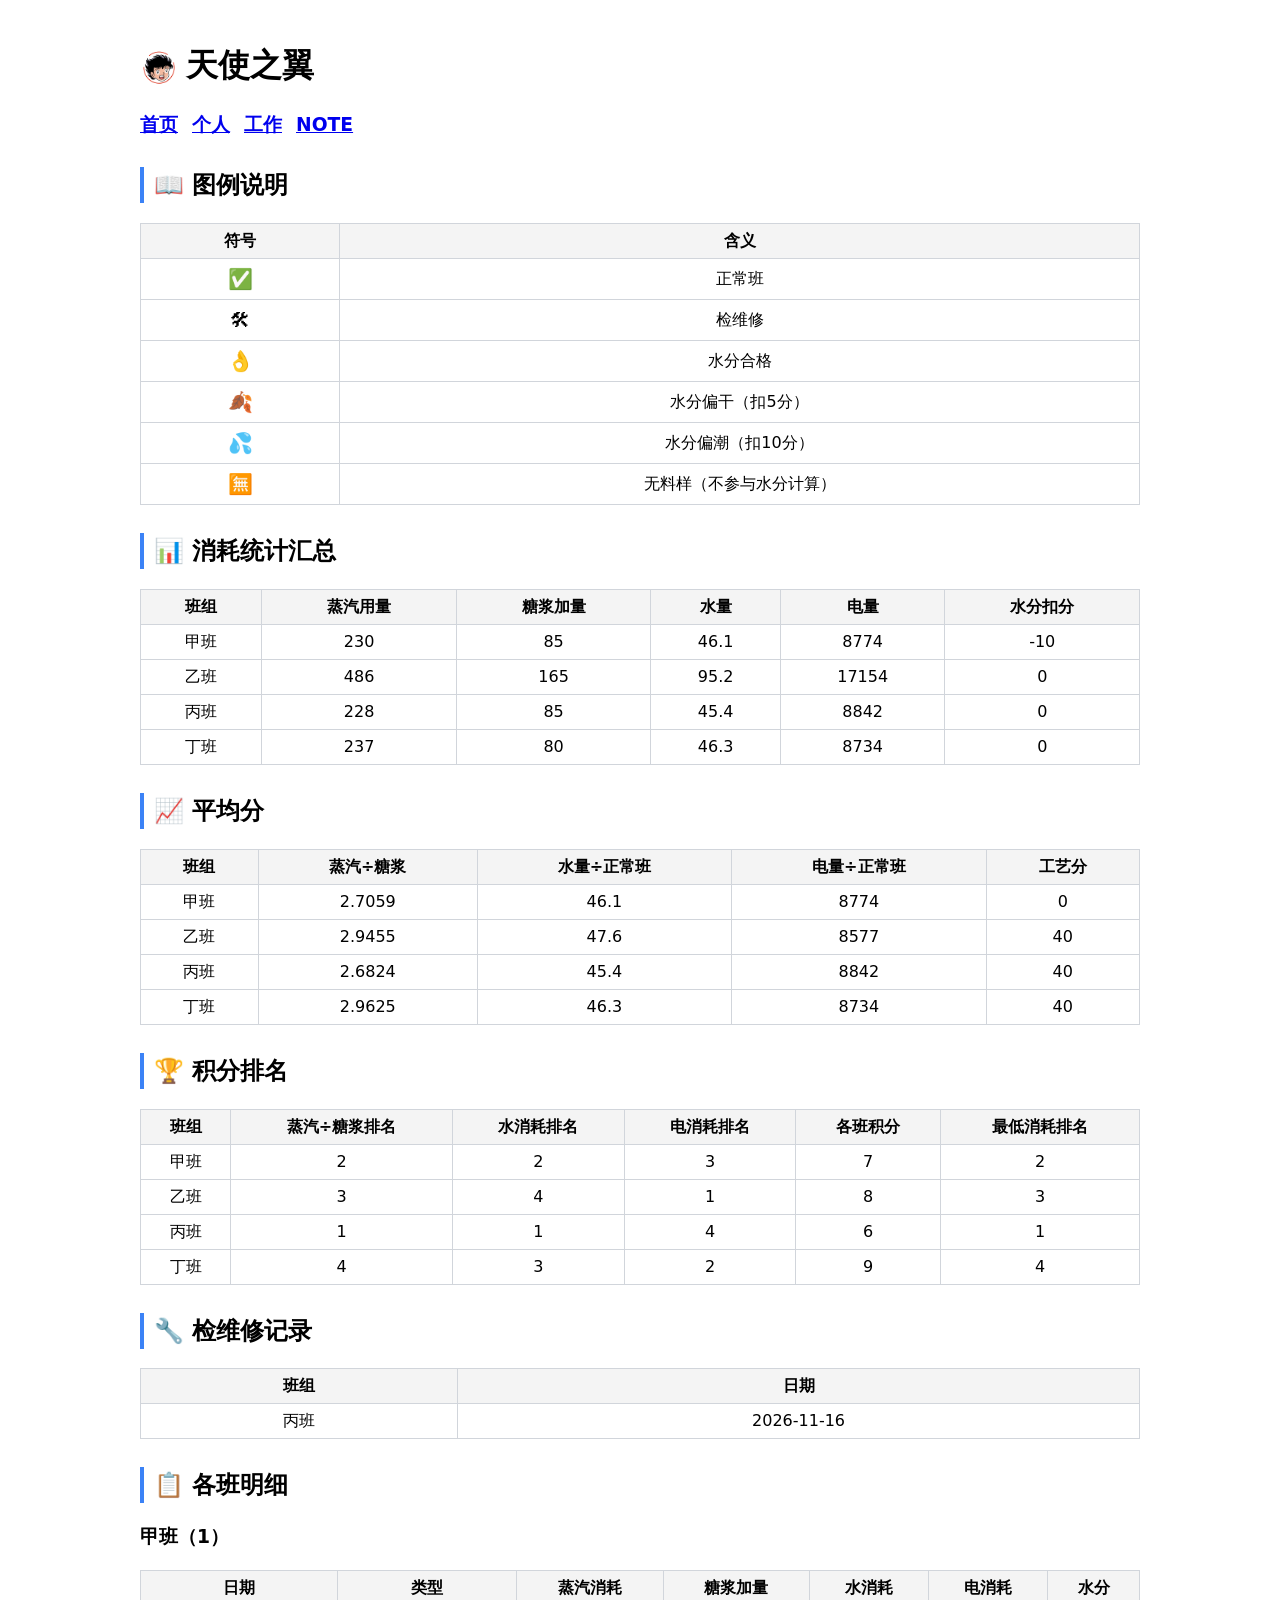
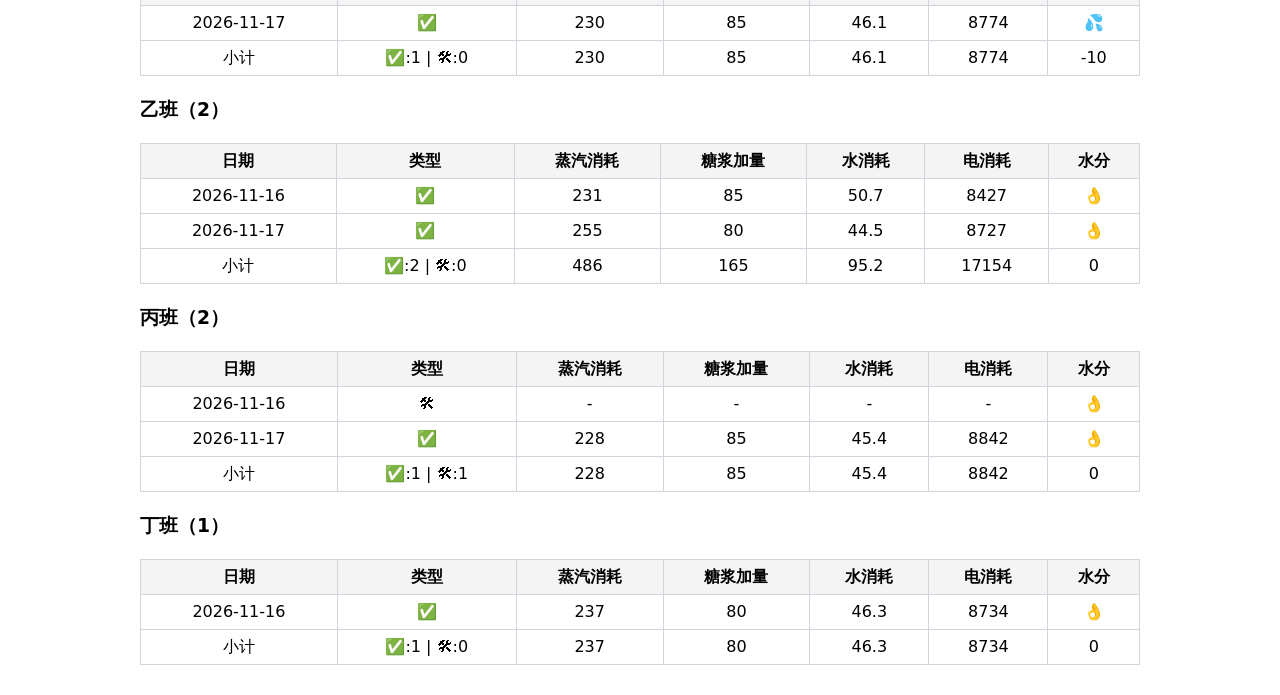
==== index.html @ 2ce6f4c2 "vault backup: 2026-11-18 01:24:46" ====
<!DOCTYPE html>
<html lang="zh-CN">
<head>
<meta charset="UTF-8">
<meta name="viewport" content="width=device-width, initial-scale=1.0">
<title>生产报表</title>
<!-- 顺序不能变：先 config，再 data，最后才是内联逻辑 -->
<script src="config.js"></script>
<script src="data.js"></script>
<style>
  body { font-family: system-ui, -apple-system, "PingFang SC", sans-serif;
         max-width: 1000px; margin: 0 auto; padding: 20px; line-height: 1.5; }
  h1 img { vertical-align: middle; height: 1.2em; margin-right: 8px; }
  h3 a { margin-right: 14px; }
  table { border-collapse: collapse; margin: 10px 0; width: 100%; }
  th, td { border: 1px solid #d1d5db; padding: 5px 10px; text-align: center; }
  th { background: #f4f4f4; }
  h2 { margin-top: 28px; border-left: 4px solid #3b82f6; padding-left: 10px; }
  h3 { margin-top: 20px; }
  .legend td:first-child { font-size: 20px; }
</style>
</head>
<body>
<div id="app"></div>

<script>
/* ============================================================
 *  index.html —— 业务逻辑（统计 / 排名 / 渲染）
 * ============================================================
 *
 *  【一般不用改这个文件】
 *  数据在 data.js，外观和标准在 config.js。
 *
 *  这里的代码做了这几件事：
 *    1. 清洗字段（数字带引号、空格、单位都能识别；null/undefined 视为空）
 *    2. 按 config.js 的 waterStandard 判定水分合格与否、扣几分
 *    3. 按班组汇总 蒸汽/糖浆/水/电、正常班数、检修数、合格数、工艺分
 *    4. 算排名（蒸汽÷糖浆、水均、电均）、积分、总排名
 *    5. 渲染成 5 张表：图例 / 汇总 / 平均 / 排名 / 明细
 *
 *  【为什么省略字段也能跑】
 *  所有字段读取都经过 cleanNumber，它把 undefined 和 null 一视同仁
 *  地归为"空值"，后续逻辑统一按空值处理 —— 所以 data.js 里不写字段
 *  和写 null 完全等价，代码无需改动。
 *
 *  【想改算法时才动这里】改完逻辑，data.js / config.js 不用碰。
 * ============================================================ */

// ── 数字清洗：把各种脏数据统一成 number 或 null ──
function cleanNumber(v) {
  if (v === undefined || v === null) return null;   // ← 省略 = null
  if (typeof v === 'number') return isNaN(v) ? null : v;
  if (typeof v !== 'string') return null;
  const s = v.trim().replace(/^["'‘’"“”]+|["'‘’"“”]+$/g, '').replace(/[,，]/g, '');
  const m = s.match(/^-?\d+(\.\d+)?/);
  return m ? parseFloat(m[0]) : null;
}
function safeNum(p, k) { const v = cleanNumber(p[k]); return v !== null ? v : 0; }

// ── 是否有任意消耗数据（决定是否算"正常班"） ──
function hasAnyData(p) {
  return ['蒸汽消耗', '糖浆加量', '水消耗', '电消耗'].some(k => cleanNumber(p[k]) !== null);
}

// ── 格式化数字：最多4位小数，去掉末尾0 ──
function formatNum(v) {
  if (v === undefined || v === null || v === '' || v === '-') return '-';
  const n = parseFloat(v);
  if (isNaN(n)) return String(v);
  return n.toFixed(4).replace(/\.?0+$/, '');
}

// ── 水分判定（标准来自 config.js） ──
const IC = REPORT_CONFIG.icons;
function getWaterStatus(val) {
  const use123 = REPORT_CONFIG.waterStandard === 1
              || (REPORT_CONFIG.waterStandard === 0 && val <= 5);
  if (use123) {
    if (val === 2) return [IC.waterOk, 0];
    return val < 2 ? [IC.waterLow, -5] : [IC.waterHigh, -10];
  }
  if (val >= 10.5 && val <= 11.5) return [IC.waterOk, 0];
  return val < 10.5 ? [IC.waterLow, -5] : [IC.waterHigh, -10];
}
function formatWater(m) {
  const v = cleanNumber(m);
  if (v === null) return IC.waterOk;    // 未填写 = 默认合格
  if (v === 0) return IC.waterNone;     // 填 0 = 无料样
  return getWaterStatus(v)[0];
}
function calcWaterScore(m) {
  const v = cleanNumber(m);
  if (v === null || v === 0) return 0;  // 未填写或无料样都不扣分
  return getWaterStatus(v)[1];
}

// ── 密集排名：相同数值同名次，不跳号 ──
function rank(list, key, asc = true) {
  const nums = list.filter(x => typeof x[1][key] === 'number').map(x => x[1][key]);
  const uniq = [...new Set(nums)].sort((a, b) => asc ? a - b : b - a);
  const map = {};
  uniq.forEach((v, i) => map[v] = i + 1);
  return map;
}

// ── 按班组统计 ──
function calcTeamStats(data) {
  const stats = {}, repairs = [];
  for (const team of REPORT_CONFIG.teams) {
    const rows = data.filter(p => p.班组 === team)
                     .sort((a, b) => String(a.日期).localeCompare(String(b.日期)));
    if (!rows.length) continue;

    let 蒸汽 = 0, 糖浆 = 0, 水 = 0, 电 = 0;
    let 正常班数 = 0, 扣分 = 0, 合格数 = 0, 检维修数 = 0;
    const 明细 = [];

    for (const p of rows) {
      const isRepair = p.类型 === '检维修';
      const hasData = hasAnyData(p) && !isRepair;

      if (hasData) {
        蒸汽 += safeNum(p, '蒸汽消耗');
        糖浆 += safeNum(p, '糖浆加量');
        水   += safeNum(p, '水消耗');
        电   += safeNum(p, '电消耗');
        正常班数++;
      }
      if (isRepair) {
        检维修数++;
        repairs.push({ 班组: team, 日期: p.日期 });
      }

      const s = calcWaterScore(p.水分);
      扣分 += s;
      // 合格班：有数据 + 水分不扣分 + 水分不是"无料样(0)"
      if (hasData && s === 0 && cleanNumber(p.水分) !== 0) 合格数++;

      明细.push(isRepair
        ? { 日期: p.日期 || '-', 类型: IC.repair, 蒸汽: '-', 糖浆: '-', 水: '-', 电: '-', 水分: formatWater(p.水分) }
        : { 日期: p.日期 || '-', 类型: IC.normal,
            蒸汽: formatNum(p.蒸汽消耗), 糖浆: formatNum(p.糖浆加量),
            水: formatNum(p.水消耗),     电: formatNum(p.电消耗),
            水分: formatWater(p.水分) });
    }

    stats[team] = {
      蒸汽, 糖浆, 水, 电, 扣分, 班数: 正常班数, 检维修数, 合格数,
      比:   糖浆 ? +(蒸汽 / 糖浆).toFixed(4) : '-',
      水均: 正常班数 ? +(水 / 正常班数).toFixed(4) : '-',
      电均: 正常班数 ? +(电 / 正常班数).toFixed(4) : '-',
      工艺分: 正常班数 ? +(REPORT_CONFIG.processBaseScore / 正常班数 * 合格数).toFixed(4) : 0,
      明细,
    };
  }
  return { stats, repairs };
}

// ── 排名 + 积分 + 总排名 ──
function calcRankings(stats) {
  const list = REPORT_CONFIG.teams.map(t => [t, stats[t]]).filter(x => x[1]);
  const rB = rank(list, '比'), rW = rank(list, '水均'), rE = rank(list, '电均');
  list.forEach(([, s]) => {
    s.排名比 = rB[s.比] || '-';
    s.排名水 = rW[s.水均] || '-';
    s.排名电 = rE[s.电均] || '-';
    s.积分 = (s.排名比 === '-' ? 0 : s.排名比)
           + (s.排名水 === '-' ? 0 : s.排名水)
           + (s.排名电 === '-' ? 0 : s.排名电);
  });
  const rS = rank(list, '积分');
  list.forEach(([, s]) => { s.总排名 = rS[s.积分] || '-'; });
  return list;
}

/* ============================================================
 *  渲染（下面的代码一般不用看）
 * ============================================================ */
const h = (tag, attrs = {}, children = []) => {
  const el = document.createElement(tag);
  for (const [k, v] of Object.entries(attrs)) el.setAttribute(k, v);
  for (const c of [].concat(children)) {
    el.appendChild(typeof c === 'string' ? document.createTextNode(c) : c);
  }
  return el;
};
function makeTable(headRow, rows) {
  const t = h('table');
  t.appendChild(h('thead', {}, h('tr', {}, headRow.map(x => h('th', {}, x)))));
  t.appendChild(h('tbody', {}, rows.map(r => h('tr', {}, r.map(c => h('td', {}, c))))));
  return t;
}

function renderHeader() {
  const app = document.getElementById('app');
  const h1 = h('h1');
  h1.appendChild(h('img', { src: REPORT_CONFIG.headerImage, alt: '' }));
  h1.appendChild(h('span', {}, REPORT_CONFIG.title));
  app.appendChild(h1);

  const nav = h('h3');
  REPORT_CONFIG.navLinks.forEach(l => nav.appendChild(h('a', { href: l.url }, l.text)));
  app.appendChild(nav);
}

function renderLegend() {
  const app = document.getElementById('app');
  app.appendChild(h('h2', {}, '📖 图例说明'));
  const t = makeTable(['符号', '含义'], [
    [IC.normal,    '正常班'],
    [IC.repair,    '检维修'],
    [IC.waterOk,   '水分合格'],
    [IC.waterLow,  '水分偏干（扣5分）'],
    [IC.waterHigh, '水分偏潮（扣10分）'],
    [IC.waterNone, '无料样（不参与水分计算）'],
  ]);
  t.className = 'legend';
  app.appendChild(t);
}

function renderAll(data) {
  const app = document.getElementById('app');
  app.innerHTML = '';
  renderHeader();
  renderLegend();

  const { stats, repairs } = calcTeamStats(data);
  const list = calcRankings(stats);

  app.appendChild(h('h2', {}, '📊 消耗统计汇总'));
  app.appendChild(makeTable(
    ['班组', '蒸汽用量', '糖浆加量', '水量', '电量', '水分扣分'],
    list.map(([t, s]) => [t, formatNum(s.蒸汽), formatNum(s.糖浆), formatNum(s.水), formatNum(s.电), String(s.扣分)])
  ));

  app.appendChild(h('h2', {}, '📈 平均分'));
  app.appendChild(makeTable(
    ['班组', '蒸汽÷糖浆', '水量÷正常班', '电量÷正常班', '工艺分'],
    list.map(([t, s]) => [t, formatNum(s.比), formatNum(s.水均), formatNum(s.电均), formatNum(s.工艺分)])
  ));

  app.appendChild(h('h2', {}, '🏆 积分排名'));
  app.appendChild(makeTable(
    ['班组', '蒸汽÷糖浆排名', '水消耗排名', '电消耗排名', '各班积分', '最低消耗排名'],
    list.map(([t, s]) => [t, String(s.排名比), String(s.排名水), String(s.排名电), String(s.积分), String(s.总排名)])
  ));

  if (repairs.length) {
    app.appendChild(h('h2', {}, '🔧 检维修记录'));
    app.appendChild(makeTable(['班组', '日期'], repairs.map(r => [r.班组, r.日期])));
  }

  app.appendChild(h('h2', {}, '📋 各班明细'));
  for (const team of REPORT_CONFIG.teams) {
    const s = stats[team]; if (!s) continue;
    app.appendChild(h('h3', {}, `${team}（${s.班数 + s.检维修数}）`));
    const rows = s.明细.map(d => [d.日期, d.类型, d.蒸汽, d.糖浆, d.水, d.电, d.水分]);
    rows.push(['小计', `${IC.normal}:${s.班数} | ${IC.repair}:${s.检维修数}`,
      formatNum(s.蒸汽), formatNum(s.糖浆), formatNum(s.水), formatNum(s.电), String(s.扣分)]);
    app.appendChild(makeTable(['日期', '类型', '蒸汽消耗', '糖浆加量', '水消耗', '电消耗', '水分'], rows));
  }
}

/* ============================================================
 *  密码 & 启动
 * ============================================================ */
(function gate() {
  const pw = REPORT_CONFIG.password;
  if (!pw || !pw.enabled) return;
  let attempts = 0, max = 3;
  while (attempts < max) {
    const input = prompt('请输入密码：', '');
    if (!input) { window.location.replace(pw.failRedirect); return; }
    if (pw.accept.includes(input)) return;
    attempts++;
    alert(`密码错误，还有 ${max - attempts} 次机会`);
  }
  window.location.replace(pw.failRedirect);
})();

if (typeof PRODUCTION_DATA === 'undefined') {
  document.getElementById('app').textContent = '❌ data.js 未加载或格式错误，请打开 F12 控制台查看报错。';
} else {
  renderAll(PRODUCTION_DATA);
}
</script>
</body>
</html>
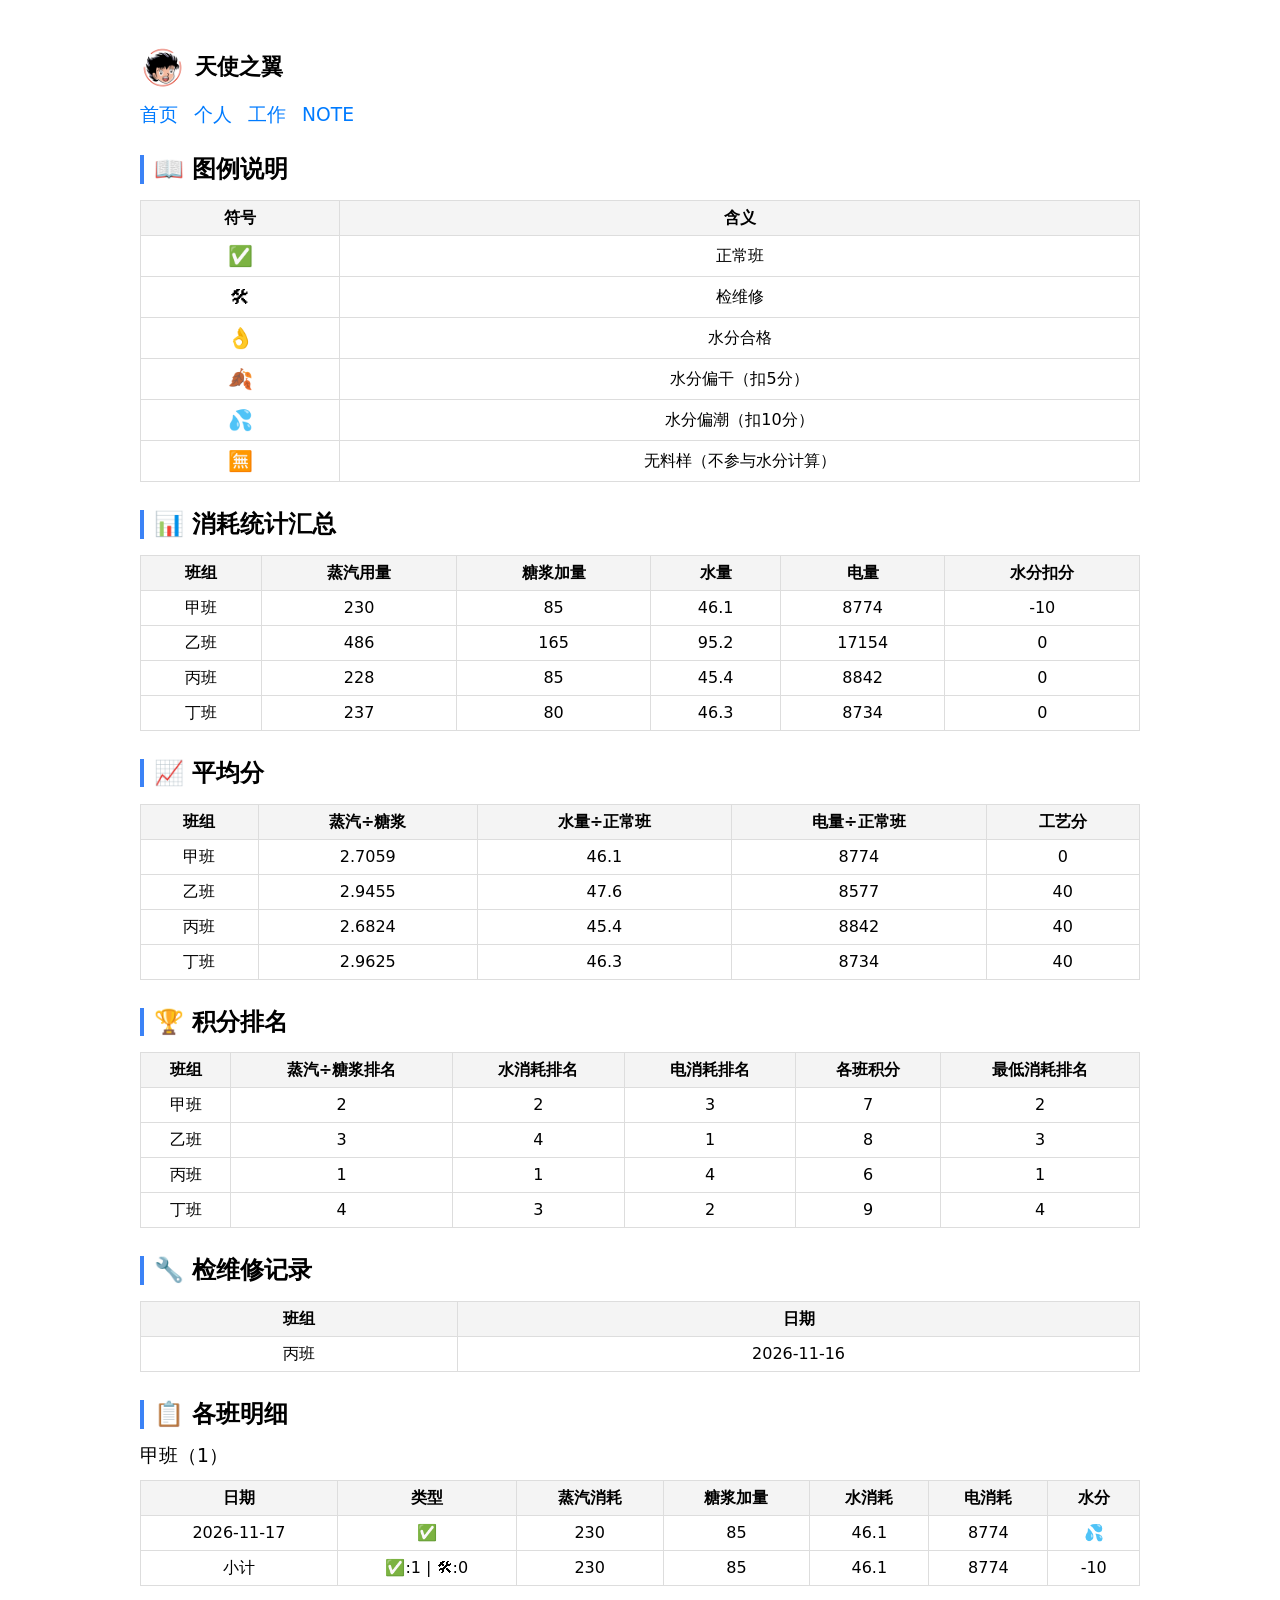
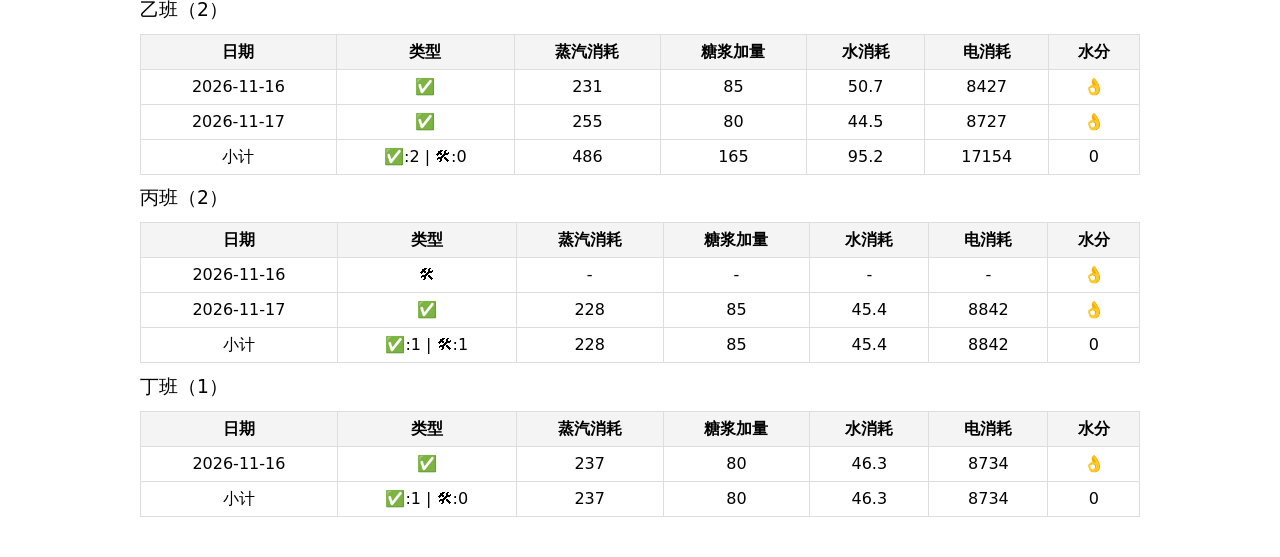
==== commit a84412c4: "vault backup: 2026-11-18 01:37:31" ====
--- a/index.html
+++ b/index.html
@@ -4,21 +4,10 @@
 <meta charset="UTF-8">
 <meta name="viewport" content="width=device-width, initial-scale=1.0">
 <title>生产报表</title>
-<!-- 顺序不能变：先 config，再 data，最后才是内联逻辑 -->
+<!-- 顺序不能变：先 CSS，再 config，再 data -->
+<link rel="stylesheet" href="styles.css">
 <script src="config.js"></script>
 <script src="data.js"></script>
-<style>
-  body { font-family: system-ui, -apple-system, "PingFang SC", sans-serif;
-         max-width: 1000px; margin: 0 auto; padding: 20px; line-height: 1.5; }
-  h1 img { vertical-align: middle; height: 1.2em; margin-right: 8px; }
-  h3 a { margin-right: 14px; }
-  table { border-collapse: collapse; margin: 10px 0; width: 100%; }
-  th, td { border: 1px solid #d1d5db; padding: 5px 10px; text-align: center; }
-  th { background: #f4f4f4; }
-  h2 { margin-top: 28px; border-left: 4px solid #3b82f6; padding-left: 10px; }
-  h3 { margin-top: 20px; }
-  .legend td:first-child { font-size: 20px; }
-</style>
 </head>
 <body>
 <div id="app"></div>
@@ -29,7 +18,7 @@
  * ============================================================
  *
  *  【一般不用改这个文件】
- *  数据在 data.js，外观和标准在 config.js。
+ *  数据在 data.js，外观在 styles.css，名单/标准在 config.js。
  *
  *  这里的代码做了这几件事：
  *    1. 清洗字段（数字带引号、空格、单位都能识别；null/undefined 视为空）
@@ -43,7 +32,7 @@
  *  地归为"空值"，后续逻辑统一按空值处理 —— 所以 data.js 里不写字段
  *  和写 null 完全等价，代码无需改动。
  *
- *  【想改算法时才动这里】改完逻辑，data.js / config.js 不用碰。
+ *  【想改算法时才动这里】改完逻辑，data.js / config.js / styles.css 不用碰。
  * ============================================================ */
 
 // ── 数字清洗：把各种脏数据统一成 number 或 null ──
@@ -108,7 +97,7 @@
   const stats = {}, repairs = [];
   for (const team of REPORT_CONFIG.teams) {
     const rows = data.filter(p => p.班组 === team)
-                     .sort((a, b) => String(a.日期).localeCompare(String(b.日期)));
+                     .sort((a, b) => String(a.日期 || '').localeCompare(String(b.日期 || '')));
     if (!rows.length) continue;
 
     let 蒸汽 = 0, 糖浆 = 0, 水 = 0, 电 = 0;
@@ -128,7 +117,7 @@
       }
       if (isRepair) {
         检维修数++;
-        repairs.push({ 班组: team, 日期: p.日期 });
+        repairs.push({ 班组: team, 日期: p.日期 || '-' });
       }
 
       const s = calcWaterScore(p.水分);
@@ -194,8 +183,8 @@
 function renderHeader() {
   const app = document.getElementById('app');
   const h1 = h('h1');
-  h1.appendChild(h('img', { src: REPORT_CONFIG.headerImage, alt: '' }));
-  h1.appendChild(h('span', {}, REPORT_CONFIG.title));
+  h1.appendChild(h('img', { src: REPORT_CONFIG.headerImage, alt: '', class: 'inline-image' }));
+  h1.appendChild(h('span', { class: 'inline-title' }, REPORT_CONFIG.title));
   app.appendChild(h1);
 
   const nav = h('h3');
--- a/styles.css
+++ b/styles.css
@@ -0,0 +1,196 @@
+/* ============================================================
+ *  styles.css —— 样式总表（改外观只改这个文件）
+ * ============================================================
+ *
+ *  分两大块：
+ *    ① 通用样式（原文件已有，body/h1~h6/a/table/img/播放器/响应式）
+ *    ② 报表专用样式（文件末尾，图例/居中表格/头图行内对齐）
+ *
+ *  想调外观改这里，不用动 index.html。
+ * ============================================================ */
+
+/* ───────────── ① 通用样式 ───────────── */
+
+body {
+  font-family: Arial, sans-serif;
+  margin: 10px;
+}
+
+/* 页面头部样式 */
+.header {
+  display: flex;
+  align-items: center;
+  margin-bottom: 20px;
+}
+
+.header img {
+  margin-right: 10px;
+  width: 50px;
+  height: auto;
+}
+
+html {
+  font-size: 100%;
+  line-height: 1.15;
+  -webkit-text-size-adjust: 100%;
+}
+
+h1, h2, h3, h4, h5, h6 {
+  margin-top: 0.67em;
+  margin-bottom: 0.67em;
+  font-weight: bold;
+  line-height: 1.2;
+}
+
+a {
+  margin-right: 10px;
+  text-decoration: none;
+  color: #007BFF;
+}
+
+table {
+  width: 100%;
+  border-collapse: collapse;
+  margin: 0 auto;
+}
+
+th, td {
+  padding: 10px;
+  border: 1px solid #ddd;
+  text-align: left;
+}
+
+img {
+  max-width: 100%;
+  height: auto;
+}
+
+/* 音频播放器 */
+.audio-player {
+  width: 100%;
+  max-width: 500px;
+  margin: 0 auto;
+  background: #f5f5f5;
+  border: 1px solid #ccc;
+  padding: 10px;
+}
+.audio-player button {
+  background: none;
+  border: none;
+  cursor: pointer;
+}
+.audio-player:hover {
+  box-shadow: 0 4px 8px rgba(0, 0, 0, 0.1);
+}
+.audio-player button:hover {
+  background: #ddd;
+}
+
+/* 视频播放器 */
+.video-player {
+  position: relative;
+  width: 100%;
+  max-width: 800px;
+  margin: 0 auto;
+  overflow: hidden;
+}
+.video-player video {
+  width: 100%;
+  height: auto;
+}
+
+/* 图标与标题同行 */
+.inline-image {
+  display: inline-block;
+  height: 45px;
+  vertical-align: middle;
+}
+.inline-title {
+  display: inline-block;
+  vertical-align: middle;
+}
+
+/* 响应式 */
+@media (max-width: 600px) {
+  .audio-player { width: 90%; }
+  table {
+    display: block;
+    overflow-x: auto;
+    white-space: nowrap;
+  }
+}
+@media (max-width: 768px) {
+  img { border-radius: 5px; box-shadow: 0 2px 5px rgba(0, 0, 0, 0.1); }
+  .video-player { max-width: 100%; }
+}
+@media (min-width: 768px) and (max-width: 991px) {
+  .container { padding: 30px; }
+}
+@media (min-width: 992px) {
+  .container { padding: 40px; }
+}
+
+.options {
+  list-style: none;
+  padding: 0;
+}
+
+/* ───────────── ② 报表专用样式 ───────────── */
+
+/* 主容器：限制最大宽度、居中 */
+#app {
+  max-width: 1000px;
+  margin: 0 auto;
+  padding: 20px;
+  font-family: system-ui, -apple-system, "PingFang SC", "Microsoft YaHei", sans-serif;
+  line-height: 1.5;
+}
+
+/* 头图 + 标题行 */
+#app h1 {
+  display: flex;
+  align-items: center;
+  gap: 10px;
+  font-size: 22px;
+}
+
+/* 导航链接行（h3 里排一排） */
+#app h3 {
+  display: flex;
+  flex-wrap: wrap;
+  gap: 6px;
+  font-weight: normal;
+}
+
+/* 每张表的章节标题：左侧竖条，显眼 */
+#app h2 {
+  margin-top: 28px;
+  padding-left: 10px;
+  border-left: 4px solid #3b82f6;
+}
+
+/* 报表表格：居中 + 表头灰底（覆盖通用样式里的 left 对齐） */
+#app table {
+  margin: 10px 0;
+}
+#app th,
+#app td {
+  text-align: center;
+  padding: 5px 10px;
+}
+#app th {
+  background: #f4f4f4;
+}
+
+/* 图例第一列（emoji）放大一点 */
+#app .legend td:first-child {
+  font-size: 20px;
+}
+
+/* 深色模式（系统偏好自动切换） */
+@media (prefers-color-scheme: dark) {
+  body { background: #181a1b; color: #e8e6e3; }
+  #app th { background: #2a2d2f; }
+  #app th, #app td { border-color: #3a3d3f; }
+  a { color: #6aa9ff; }
+}
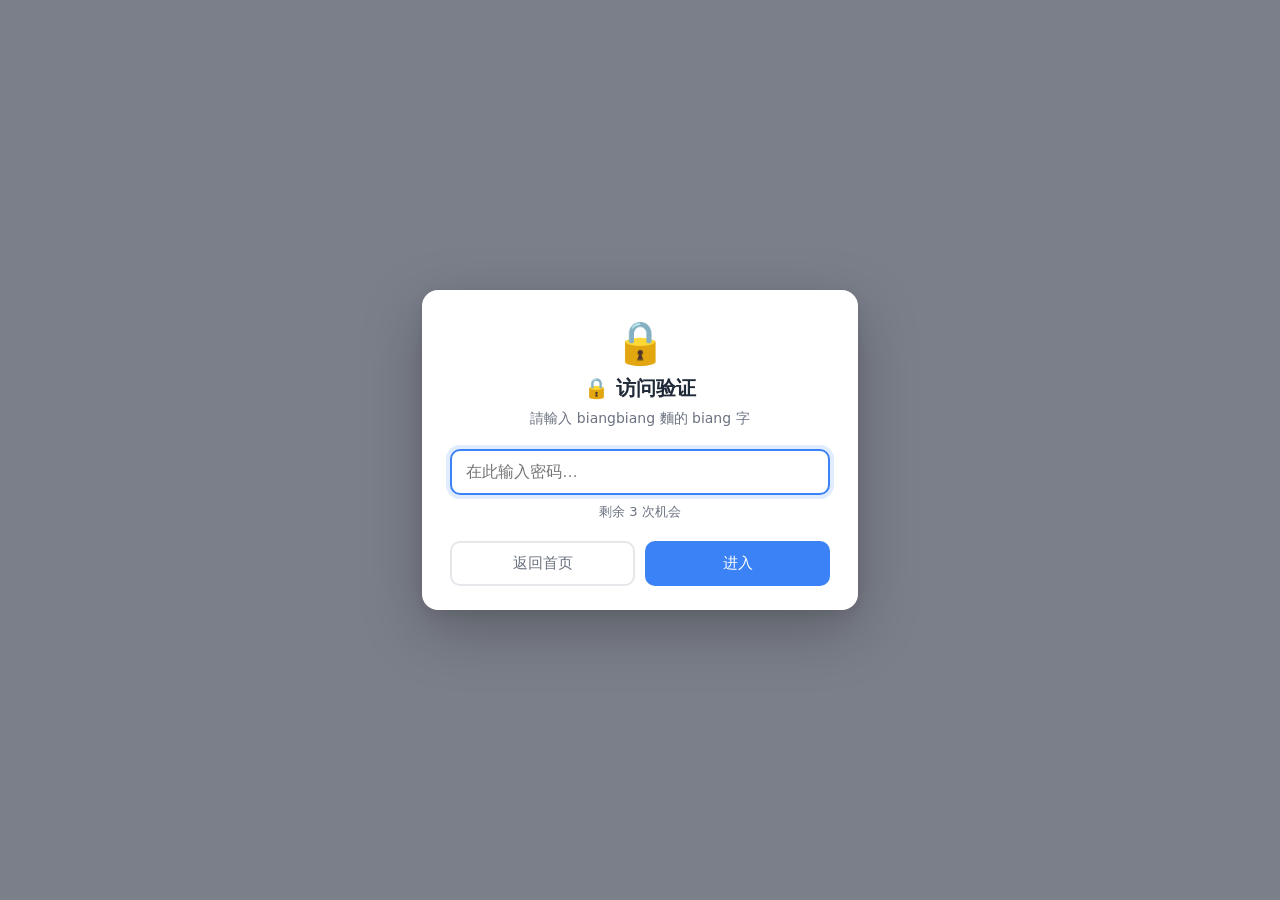
==== commit 2167432b: "vault backup: 2026-11-18 18:53:15" ====
--- a/index.html
+++ b/index.html
@@ -4,6 +4,12 @@
 <meta charset="UTF-8">
 <meta name="viewport" content="width=device-width, initial-scale=1.0">
 <title>生产报表</title>
+
+<!-- 禁止浏览器缓存，改了 data.js 刷新立即生效 -->
+<meta http-equiv="cache-control" content="no-cache, no-store, must-revalidate">
+<meta http-equiv="pragma" content="no-cache">
+<meta http-equiv="expires" content="0">
+
 <!-- 顺序不能变：先 CSS，再 config，再 data -->
 <link rel="stylesheet" href="styles.css">
 <script src="config.js"></script>
@@ -14,25 +20,146 @@
 
 <script>
 /* ============================================================
- *  index.html —— 业务逻辑（统计 / 排名 / 渲染）
+ *  index.html —— 业务逻辑（密码 / 统计 / 排名 / 渲染）
  * ============================================================
  *
  *  【一般不用改这个文件】
- *  数据在 data.js，外观在 styles.css，名单/标准在 config.js。
+ *  数据在 data.js，外观在 styles.css，名单/标准/密码在 config.js。
  *
- *  这里的代码做了这几件事：
- *    1. 清洗字段（数字带引号、空格、单位都能识别；null/undefined 视为空）
- *    2. 按 config.js 的 waterStandard 判定水分合格与否、扣几分
- *    3. 按班组汇总 蒸汽/糖浆/水/电、正常班数、检修数、合格数、工艺分
- *    4. 算排名（蒸汽÷糖浆、水均、电均）、积分、总排名
- *    5. 渲染成 5 张表：图例 / 汇总 / 平均 / 排名 / 明细
+ *  这里的代码分七部分：
+ *    1. 密码验证（异步模态框，config.js 里 enabled = true 才启用）
+ *    2. 工具函数（数字清洗 / 格式化）
+ *    3. 水分判定
+ *    4. 排名算法
+ *    5. 班组统计
+ *    6. 渲染
+ *    7. 启动（先验证密码，通过后才渲染）
  *
  *  【为什么省略字段也能跑】
  *  所有字段读取都经过 cleanNumber，它把 undefined 和 null 一视同仁
  *  地归为"空值"，后续逻辑统一按空值处理 —— 所以 data.js 里不写字段
  *  和写 null 完全等价，代码无需改动。
  *
- *  【想改算法时才动这里】改完逻辑，data.js / config.js / styles.css 不用碰。
+ *  【想改算法时才动这里】改完逻辑，其余三个文件不用碰。
+ * ============================================================ */
+
+/* ============================================================
+ *  第一部分：密码验证（异步模态框）
+ *  · 未启用 → 立即 resolve
+ *  · 通过   → resolve，继续渲染
+ *  · 取消 / 次数用完 → 淡出后跳转 failRedirect（不 resolve）
+ * ============================================================ */
+function showPasswordGate() {
+  return new Promise((resolve) => {
+    const pw = REPORT_CONFIG.password;
+    if (!pw || !pw.enabled) { resolve(); return; }
+
+    const ui = pw.ui;
+    const max = pw.maxAttempts || 3;
+    let attempts = 0;
+
+    // ── 构建 DOM ──
+    const overlay = document.createElement('div');
+    overlay.className = 'pw-overlay';
+    overlay.innerHTML = `
+      <div class="pw-card" role="dialog" aria-modal="true" aria-labelledby="pw-title">
+        <div class="pw-icon">🔒</div>
+        <h2 class="pw-title" id="pw-title">${ui.title}</h2>
+        <p class="pw-hint">${ui.hint}</p>
+        <input class="pw-input" type="password" placeholder="${ui.placeholder}"
+               autocomplete="off" spellcheck="false">
+        <div class="pw-message info">${ui.attemptsText.replace('{remain}', max)}</div>
+        <div class="pw-actions">
+          <button class="pw-btn pw-btn-ghost" type="button">${ui.cancel}</button>
+          <button class="pw-btn pw-btn-primary" type="button">${ui.submit}</button>
+        </div>
+      </div>
+    `;
+    document.body.appendChild(overlay);
+
+    const input   = overlay.querySelector('.pw-input');
+    const message = overlay.querySelector('.pw-message');
+    const btnOk   = overlay.querySelector('.pw-btn-primary');
+    const btnBack = overlay.querySelector('.pw-btn-ghost');
+
+    // 自动聚焦
+    setTimeout(() => input.focus(), 50);
+
+    // ── 工具函数 ──
+    function setMessage(text, type = 'info') {
+      message.textContent = text;
+      message.className = 'pw-message ' + type;
+    }
+    function shake() {
+      input.classList.remove('error');
+      void input.offsetWidth;  // 强制重排，让抖动动画能重播
+      input.classList.add('error');
+      setTimeout(() => input.classList.remove('error'), 500);
+    }
+    function fadeOutAndRedirect() {
+      overlay.style.transition = 'opacity 0.2s';
+      overlay.style.opacity = '0';
+      setTimeout(() => { window.location.replace(pw.failRedirect); }, 200);
+    }
+
+    // ── 提交 ──
+    function submit() {
+      const val = input.value;
+
+      if (!val) {
+        setMessage(ui.errorEmpty, 'error');
+        shake();
+        return;
+      }
+      if (pw.accept.includes(val)) {
+        // 成功：淡出后 resolve，继续渲染
+        overlay.style.transition = 'opacity 0.2s';
+        overlay.style.opacity = '0';
+        setTimeout(() => {
+          overlay.remove();
+          resolve();
+        }, 200);
+        return;
+      }
+
+      // 错误
+      attempts++;
+      const remain = max - attempts;
+      input.value = '';
+      input.focus();
+
+      if (remain <= 0) {
+        setMessage(ui.errorExhausted, 'error');
+        shake();
+        input.disabled = true;
+        btnOk.disabled = true;
+        setTimeout(fadeOutAndRedirect, 1200);
+        return;
+      }
+
+      setMessage(`${ui.errorWrong} · ${ui.attemptsText.replace('{remain}', remain)}`, 'error');
+      shake();
+    }
+
+    // ── 事件绑定 ──
+    btnOk.addEventListener('click', submit);
+    btnBack.addEventListener('click', () => {
+      setMessage(ui.cancelled, 'error');
+      setTimeout(fadeOutAndRedirect, 400);
+    });
+    input.addEventListener('keydown', (e) => {
+      if (e.key === 'Enter') { e.preventDefault(); submit(); }
+      else if (e.key === 'Escape') { e.preventDefault(); btnBack.click(); }
+    });
+    // 点遮罩空白处 = 取消
+    overlay.addEventListener('click', (e) => {
+      if (e.target === overlay) btnBack.click();
+    });
+  });
+}
+
+/* ============================================================
+ *  第二部分：工具函数
  * ============================================================ */
 
 // ── 数字清洗：把各种脏数据统一成 number 或 null ──
@@ -59,7 +186,9 @@
   return n.toFixed(4).replace(/\.?0+$/, '');
 }
 
-// ── 水分判定（标准来自 config.js） ──
+/* ============================================================
+ *  第三部分：水分判定
+ * ============================================================ */
 const IC = REPORT_CONFIG.icons;
 function getWaterStatus(val) {
   const use123 = REPORT_CONFIG.waterStandard === 1
@@ -83,7 +212,11 @@
   return getWaterStatus(v)[1];
 }
 
-// ── 密集排名：相同数值同名次，不跳号 ──
+/* ============================================================
+ *  第四部分：排名算法
+ * ============================================================ */
+
+// 密集排名：相同数值同名次，不跳号
 function rank(list, key, asc = true) {
   const nums = list.filter(x => typeof x[1][key] === 'number').map(x => x[1][key]);
   const uniq = [...new Set(nums)].sort((a, b) => asc ? a - b : b - a);
@@ -92,7 +225,9 @@
   return map;
 }
 
-// ── 按班组统计 ──
+/* ============================================================
+ *  第五部分：班组统计
+ * ============================================================ */
 function calcTeamStats(data) {
   const stats = {}, repairs = [];
   for (const team of REPORT_CONFIG.teams) {
@@ -163,7 +298,7 @@
 }
 
 /* ============================================================
- *  渲染（下面的代码一般不用看）
+ *  第六部分：渲染
  * ============================================================ */
 const h = (tag, attrs = {}, children = []) => {
   const el = document.createElement(tag);
@@ -251,27 +386,16 @@
 }
 
 /* ============================================================
- *  密码 & 启动
- * ============================================================ */
-(function gate() {
-  const pw = REPORT_CONFIG.password;
-  if (!pw || !pw.enabled) return;
-  let attempts = 0, max = 3;
-  while (attempts < max) {
-    const input = prompt('请输入密码：', '');
-    if (!input) { window.location.replace(pw.failRedirect); return; }
-    if (pw.accept.includes(input)) return;
-    attempts++;
-    alert(`密码错误，还有 ${max - attempts} 次机会`);
-  }
-  window.location.replace(pw.failRedirect);
-})();
-
-if (typeof PRODUCTION_DATA === 'undefined') {
-  document.getElementById('app').textContent = '❌ data.js 未加载或格式错误，请打开 F12 控制台查看报错。';
-} else {
-  renderAll(PRODUCTION_DATA);
-}
+ *  第七部分：启动（先验证密码，通过后才渲染）
+ * ============================================================ */
+showPasswordGate().then(() => {
+  if (typeof PRODUCTION_DATA === 'undefined') {
+    document.getElementById('app').textContent =
+      '❌ data.js 未加载或格式错误，请打开 F12 控制台查看报错。';
+  } else {
+    renderAll(PRODUCTION_DATA);
+  }
+});
 </script>
 </body>
 </html>
--- a/styles.css
+++ b/styles.css
@@ -2,9 +2,10 @@
  *  styles.css —— 样式总表（改外观只改这个文件）
  * ============================================================
  *
- *  分两大块：
+ *  分三大块：
  *    ① 通用样式（原文件已有，body/h1~h6/a/table/img/播放器/响应式）
  *    ② 报表专用样式（文件末尾，图例/居中表格/头图行内对齐）
+ *    ③ 密码模态框样式（文件最末尾）
  *
  *  想调外观改这里，不用动 index.html。
  * ============================================================ */
@@ -193,4 +194,177 @@
   #app th { background: #2a2d2f; }
   #app th, #app td { border-color: #3a3d3f; }
   a { color: #6aa9ff; }
+}
+
+/* ───────────── ③ 密码模态框 ───────────── */
+
+/* 遮罩层：铺满屏幕、半透明、居中卡片、淡入 */
+.pw-overlay {
+  position: fixed;
+  inset: 0;
+  z-index: 9999;
+  display: flex;
+  align-items: center;
+  justify-content: center;
+  background: rgba(15, 23, 42, 0.55);
+  backdrop-filter: blur(6px);
+  -webkit-backdrop-filter: blur(6px);
+  animation: pw-fade-in 0.25s ease;
+}
+@keyframes pw-fade-in {
+  from { opacity: 0; }
+  to   { opacity: 1; }
+}
+
+/* 卡片主体 */
+.pw-card {
+  width: min(92vw, 380px);
+  background: #fff;
+  border-radius: 16px;
+  padding: 32px 28px 24px;
+  box-shadow: 0 20px 60px rgba(0, 0, 0, 0.25), 0 4px 12px rgba(0, 0, 0, 0.08);
+  text-align: center;
+  font-family: system-ui, -apple-system, "PingFang SC", "Microsoft YaHei", sans-serif;
+  animation: pw-pop 0.35s cubic-bezier(0.34, 1.56, 0.64, 1);
+}
+@keyframes pw-pop {
+  from { opacity: 0; transform: scale(0.9) translateY(10px); }
+  to   { opacity: 1; transform: scale(1) translateY(0); }
+}
+
+/* 锁图标 */
+.pw-icon {
+  font-size: 42px;
+  line-height: 1;
+  margin-bottom: 12px;
+}
+
+/* 标题 */
+.pw-title {
+  font-size: 20px;
+  font-weight: 600;
+  color: #1f2937;
+  margin: 0 0 8px;
+}
+
+/* 提示文字 */
+.pw-hint {
+  font-size: 14px;
+  color: #6b7280;
+  margin: 0 0 20px;
+  line-height: 1.5;
+}
+
+/* 输入框 */
+.pw-input {
+  width: 100%;
+  box-sizing: border-box;
+  padding: 12px 14px;
+  font-size: 16px;
+  border: 2px solid #e5e7eb;
+  border-radius: 10px;
+  outline: none;
+  transition: border-color 0.15s, box-shadow 0.15s;
+  background: #f9fafb;
+  color: #1f2937;
+}
+.pw-input:focus {
+  border-color: #3b82f6;
+  background: #fff;
+  box-shadow: 0 0 0 4px rgba(59, 130, 246, 0.15);
+}
+
+/* 错误时输入框变红 + 抖动 */
+.pw-input.error {
+  border-color: #ef4444;
+  background: #fef2f2;
+  animation: pw-shake 0.4s;
+}
+@keyframes pw-shake {
+  0%, 100% { transform: translateX(0); }
+  20%      { transform: translateX(-8px); }
+  40%      { transform: translateX(8px); }
+  60%      { transform: translateX(-6px); }
+  80%      { transform: translateX(6px); }
+}
+
+/* 错误/状态提示行 */
+.pw-message {
+  min-height: 20px;
+  margin: 10px 0 4px;
+  font-size: 13px;
+  color: #ef4444;
+  font-weight: 500;
+}
+.pw-message.info  { color: #6b7280; }
+.pw-message.error { color: #ef4444; }
+
+/* 按钮组 */
+.pw-actions {
+  display: flex;
+  gap: 10px;
+  margin-top: 16px;
+}
+
+.pw-btn {
+  flex: 1;
+  padding: 11px 16px;
+  font-size: 15px;
+  font-weight: 500;
+  border-radius: 10px;
+  cursor: pointer;
+  transition: all 0.15s;
+  border: 2px solid transparent;
+  font-family: inherit;
+}
+
+/* 主按钮（进入） */
+.pw-btn-primary {
+  background: #3b82f6;
+  color: #fff;
+}
+.pw-btn-primary:hover  { background: #2563eb; }
+.pw-btn-primary:active { transform: scale(0.97); }
+.pw-btn-primary:disabled { opacity: 0.5; cursor: not-allowed; }
+
+/* 次按钮（返回） */
+.pw-btn-ghost {
+  background: transparent;
+  color: #6b7280;
+  border-color: #e5e7eb;
+}
+.pw-btn-ghost:hover {
+  background: #f3f4f6;
+  color: #1f2937;
+}
+
+/* 深色模式 */
+@media (prefers-color-scheme: dark) {
+  .pw-card {
+    background: #1f2937;
+    box-shadow: 0 20px 60px rgba(0, 0, 0, 0.5);
+  }
+  .pw-title  { color: #f3f4f6; }
+  .pw-hint   { color: #9ca3af; }
+  .pw-input  {
+    background: #111827;
+    border-color: #374151;
+    color: #f3f4f6;
+  }
+  .pw-input:focus {
+    border-color: #60a5fa;
+    background: #111827;
+    box-shadow: 0 0 0 4px rgba(96, 165, 250, 0.2);
+  }
+  .pw-input.error { background: #3f1d1d; border-color: #f87171; }
+  .pw-message.info { color: #9ca3af; }
+  .pw-btn-ghost  { color: #9ca3af; border-color: #374151; }
+  .pw-btn-ghost:hover { background: #374151; color: #f3f4f6; }
+}
+
+/* 移动端：卡片贴边、按钮竖排 */
+@media (max-width: 480px) {
+  .pw-card { padding: 26px 22px 20px; border-radius: 14px; }
+  .pw-icon { font-size: 36px; }
+  .pw-actions { flex-direction: column-reverse; }
 }
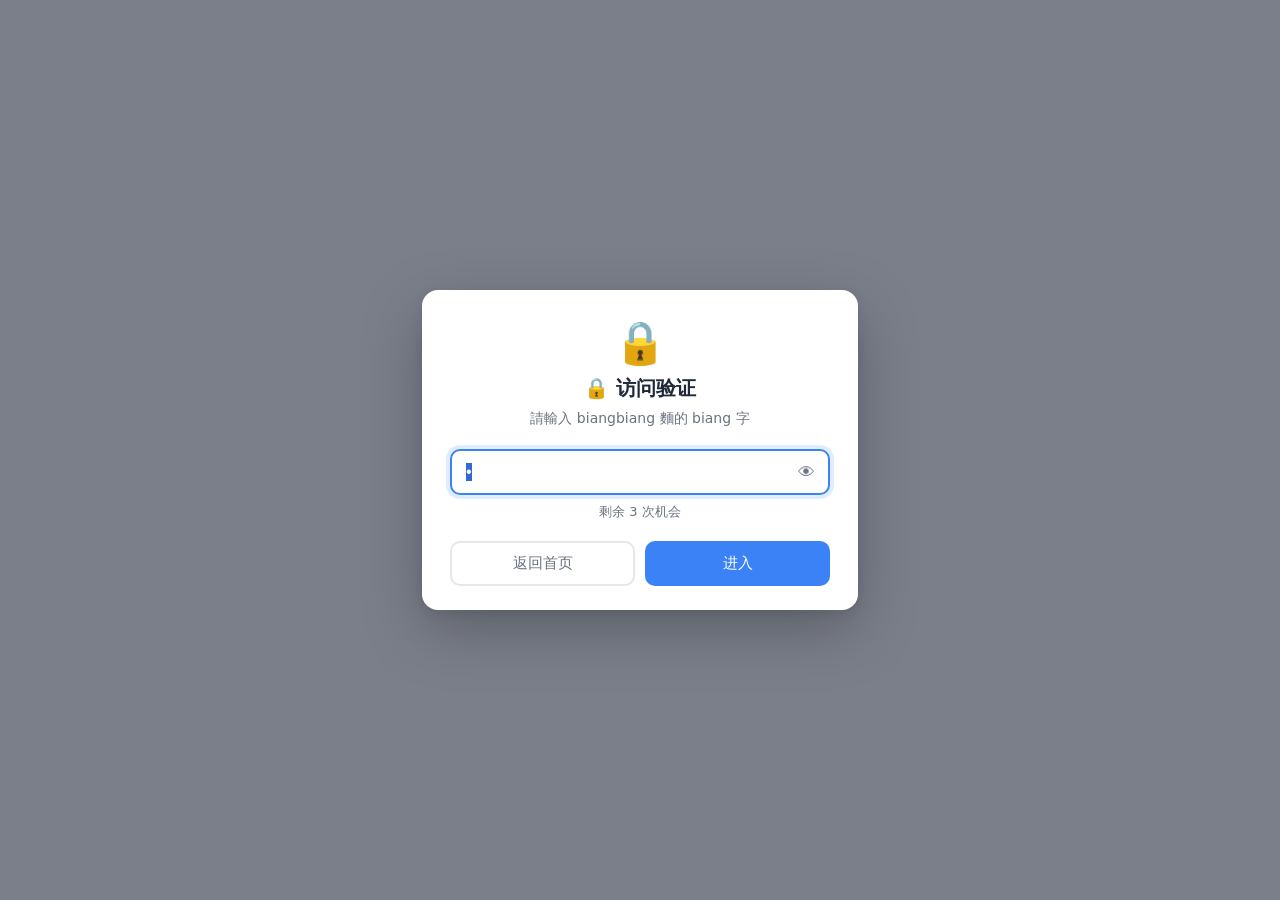
==== commit 2cd6308d: "vault backup: 2026-11-18 19:52:32" ====
--- a/index.html
+++ b/index.html
@@ -26,28 +26,18 @@
  *  【一般不用改这个文件】
  *  数据在 data.js，外观在 styles.css，名单/标准/密码在 config.js。
  *
- *  这里的代码分七部分：
- *    1. 密码验证（异步模态框，config.js 里 enabled = true 才启用）
- *    2. 工具函数（数字清洗 / 格式化）
+ *  七部分：
+ *    1. 密码验证（异步模态框，带"显示/隐藏"眼睛按钮）
+ *    2. 工具函数
  *    3. 水分判定
  *    4. 排名算法
  *    5. 班组统计
  *    6. 渲染
- *    7. 启动（先验证密码，通过后才渲染）
- *
- *  【为什么省略字段也能跑】
- *  所有字段读取都经过 cleanNumber，它把 undefined 和 null 一视同仁
- *  地归为"空值"，后续逻辑统一按空值处理 —— 所以 data.js 里不写字段
- *  和写 null 完全等价，代码无需改动。
- *
- *  【想改算法时才动这里】改完逻辑，其余三个文件不用碰。
- * ============================================================ */
-
-/* ============================================================
- *  第一部分：密码验证（异步模态框）
- *  · 未启用 → 立即 resolve
- *  · 通过   → resolve，继续渲染
- *  · 取消 / 次数用完 → 淡出后跳转 failRedirect（不 resolve）
+ *    7. 启动
+ * ============================================================ */
+
+/* ============================================================
+ *  第一部分：密码验证
  * ============================================================ */
 function showPasswordGate() {
   return new Promise((resolve) => {
@@ -57,6 +47,9 @@
     const ui = pw.ui;
     const max = pw.maxAttempts || 3;
     let attempts = 0;
+
+    // 是否显示眼睛按钮（showToggle 默认 true）
+    const showToggle = pw.showToggle !== false;
 
     // ── 构建 DOM ──
     const overlay = document.createElement('div');
@@ -66,8 +59,12 @@
         <div class="pw-icon">🔒</div>
         <h2 class="pw-title" id="pw-title">${ui.title}</h2>
         <p class="pw-hint">${ui.hint}</p>
-        <input class="pw-input" type="password" placeholder="${ui.placeholder}"
-               autocomplete="off" spellcheck="false">
+        <div class="pw-input-wrap">
+          <input class="pw-input" type="password" placeholder="${ui.placeholder}"
+                 autocomplete="off" spellcheck="false">
+          ${showToggle ? `<button class="pw-eye" type="button"
+                 title="${ui.showPassword}" aria-label="${ui.showPassword}">👁</button>` : ''}
+        </div>
         <div class="pw-message info">${ui.attemptsText.replace('{remain}', max)}</div>
         <div class="pw-actions">
           <button class="pw-btn pw-btn-ghost" type="button">${ui.cancel}</button>
@@ -81,9 +78,36 @@
     const message = overlay.querySelector('.pw-message');
     const btnOk   = overlay.querySelector('.pw-btn-primary');
     const btnBack = overlay.querySelector('.pw-btn-ghost');
+    const eyeBtn  = overlay.querySelector('.pw-eye');   // 可能为 null
+
+    // 预填（后门关键）
+    if (pw.prefill) input.value = pw.prefill;
 
     // 自动聚焦
-    setTimeout(() => input.focus(), 50);
+    setTimeout(() => {
+      input.focus();
+      if (pw.prefill) input.select();
+    }, 50);
+
+    // ── 眼睛按钮：点击切换 password / text ──
+    if (eyeBtn) {
+      // mousedown 时 preventDefault，避免输入框失焦（移动端软键盘不会收起）
+      eyeBtn.addEventListener('mousedown', (e) => e.preventDefault());
+      eyeBtn.addEventListener('click', () => {
+        const isHidden = input.type === 'password';
+        input.type = isHidden ? 'text' : 'password';
+        eyeBtn.textContent = isHidden ? '🙈' : '👁';
+        const label = isHidden ? ui.hidePassword : ui.showPassword;
+        eyeBtn.title = label;
+        eyeBtn.setAttribute('aria-label', label);
+        input.focus();
+        // 光标移到末尾
+        try {
+          const len = input.value.length;
+          input.setSelectionRange(len, len);
+        } catch (e) {}
+      });
+    }
 
     // ── 工具函数 ──
     function setMessage(text, type = 'info') {
@@ -92,7 +116,7 @@
     }
     function shake() {
       input.classList.remove('error');
-      void input.offsetWidth;  // 强制重排，让抖动动画能重播
+      void input.offsetWidth;
       input.classList.add('error');
       setTimeout(() => input.classList.remove('error'), 500);
     }
@@ -105,14 +129,15 @@
     // ── 提交 ──
     function submit() {
       const val = input.value;
-
-      if (!val) {
+      const allowEmpty = pw.accept.includes('');
+
+      if (!val && !allowEmpty) {
         setMessage(ui.errorEmpty, 'error');
         shake();
         return;
       }
+
       if (pw.accept.includes(val)) {
-        // 成功：淡出后 resolve，继续渲染
         overlay.style.transition = 'opacity 0.2s';
         overlay.style.opacity = '0';
         setTimeout(() => {
@@ -133,6 +158,7 @@
         shake();
         input.disabled = true;
         btnOk.disabled = true;
+        if (eyeBtn) eyeBtn.disabled = true;
         setTimeout(fadeOutAndRedirect, 1200);
         return;
       }
@@ -143,15 +169,17 @@
 
     // ── 事件绑定 ──
     btnOk.addEventListener('click', submit);
+
     btnBack.addEventListener('click', () => {
       setMessage(ui.cancelled, 'error');
       setTimeout(fadeOutAndRedirect, 400);
     });
+
     input.addEventListener('keydown', (e) => {
       if (e.key === 'Enter') { e.preventDefault(); submit(); }
       else if (e.key === 'Escape') { e.preventDefault(); btnBack.click(); }
     });
-    // 点遮罩空白处 = 取消
+
     overlay.addEventListener('click', (e) => {
       if (e.target === overlay) btnBack.click();
     });
@@ -161,10 +189,8 @@
 /* ============================================================
  *  第二部分：工具函数
  * ============================================================ */
-
-// ── 数字清洗：把各种脏数据统一成 number 或 null ──
 function cleanNumber(v) {
-  if (v === undefined || v === null) return null;   // ← 省略 = null
+  if (v === undefined || v === null) return null;
   if (typeof v === 'number') return isNaN(v) ? null : v;
   if (typeof v !== 'string') return null;
   const s = v.trim().replace(/^["'‘’"“”]+|["'‘’"“”]+$/g, '').replace(/[,，]/g, '');
@@ -172,13 +198,9 @@
   return m ? parseFloat(m[0]) : null;
 }
 function safeNum(p, k) { const v = cleanNumber(p[k]); return v !== null ? v : 0; }
-
-// ── 是否有任意消耗数据（决定是否算"正常班"） ──
 function hasAnyData(p) {
   return ['蒸汽消耗', '糖浆加量', '水消耗', '电消耗'].some(k => cleanNumber(p[k]) !== null);
 }
-
-// ── 格式化数字：最多4位小数，去掉末尾0 ──
 function formatNum(v) {
   if (v === undefined || v === null || v === '' || v === '-') return '-';
   const n = parseFloat(v);
@@ -202,21 +224,19 @@
 }
 function formatWater(m) {
   const v = cleanNumber(m);
-  if (v === null) return IC.waterOk;    // 未填写 = 默认合格
-  if (v === 0) return IC.waterNone;     // 填 0 = 无料样
+  if (v === null) return IC.waterOk;
+  if (v === 0) return IC.waterNone;
   return getWaterStatus(v)[0];
 }
 function calcWaterScore(m) {
   const v = cleanNumber(m);
-  if (v === null || v === 0) return 0;  // 未填写或无料样都不扣分
+  if (v === null || v === 0) return 0;
   return getWaterStatus(v)[1];
 }
 
 /* ============================================================
  *  第四部分：排名算法
  * ============================================================ */
-
-// 密集排名：相同数值同名次，不跳号
 function rank(list, key, asc = true) {
   const nums = list.filter(x => typeof x[1][key] === 'number').map(x => x[1][key]);
   const uniq = [...new Set(nums)].sort((a, b) => asc ? a - b : b - a);
@@ -257,7 +277,6 @@
 
       const s = calcWaterScore(p.水分);
       扣分 += s;
-      // 合格班：有数据 + 水分不扣分 + 水分不是"无料样(0)"
       if (hasData && s === 0 && cleanNumber(p.水分) !== 0) 合格数++;
 
       明细.push(isRepair
@@ -280,7 +299,6 @@
   return { stats, repairs };
 }
 
-// ── 排名 + 积分 + 总排名 ──
 function calcRankings(stats) {
   const list = REPORT_CONFIG.teams.map(t => [t, stats[t]]).filter(x => x[1]);
   const rB = rank(list, '比'), rW = rank(list, '水均'), rE = rank(list, '电均');
@@ -386,7 +404,7 @@
 }
 
 /* ============================================================
- *  第七部分：启动（先验证密码，通过后才渲染）
+ *  第七部分：启动
  * ============================================================ */
 showPasswordGate().then(() => {
   if (typeof PRODUCTION_DATA === 'undefined') {
--- a/styles.css
+++ b/styles.css
@@ -1,13 +1,10 @@
 /* ============================================================
  *  styles.css —— 样式总表（改外观只改这个文件）
  * ============================================================
- *
  *  分三大块：
- *    ① 通用样式（原文件已有，body/h1~h6/a/table/img/播放器/响应式）
- *    ② 报表专用样式（文件末尾，图例/居中表格/头图行内对齐）
- *    ③ 密码模态框样式（文件最末尾）
- *
- *  想调外观改这里，不用动 index.html。
+ *    ① 通用样式
+ *    ② 报表专用样式
+ *    ③ 密码模态框样式（含"显示/隐藏"眼睛按钮）
  * ============================================================ */
 
 /* ───────────── ① 通用样式 ───────────── */
@@ -17,7 +14,6 @@
   margin: 10px;
 }
 
-/* 页面头部样式 */
 .header {
   display: flex;
   align-items: center;
@@ -66,7 +62,6 @@
   height: auto;
 }
 
-/* 音频播放器 */
 .audio-player {
   width: 100%;
   max-width: 500px;
@@ -75,19 +70,10 @@
   border: 1px solid #ccc;
   padding: 10px;
 }
-.audio-player button {
-  background: none;
-  border: none;
-  cursor: pointer;
-}
-.audio-player:hover {
-  box-shadow: 0 4px 8px rgba(0, 0, 0, 0.1);
-}
-.audio-player button:hover {
-  background: #ddd;
-}
-
-/* 视频播放器 */
+.audio-player button { background: none; border: none; cursor: pointer; }
+.audio-player:hover { box-shadow: 0 4px 8px rgba(0, 0, 0, 0.1); }
+.audio-player button:hover { background: #ddd; }
+
 .video-player {
   position: relative;
   width: 100%;
@@ -95,50 +81,26 @@
   margin: 0 auto;
   overflow: hidden;
 }
-.video-player video {
-  width: 100%;
-  height: auto;
-}
-
-/* 图标与标题同行 */
-.inline-image {
-  display: inline-block;
-  height: 45px;
-  vertical-align: middle;
-}
-.inline-title {
-  display: inline-block;
-  vertical-align: middle;
-}
-
-/* 响应式 */
+.video-player video { width: 100%; height: auto; }
+
+.inline-image { display: inline-block; height: 45px; vertical-align: middle; }
+.inline-title { display: inline-block; vertical-align: middle; }
+
 @media (max-width: 600px) {
   .audio-player { width: 90%; }
-  table {
-    display: block;
-    overflow-x: auto;
-    white-space: nowrap;
-  }
+  table { display: block; overflow-x: auto; white-space: nowrap; }
 }
 @media (max-width: 768px) {
   img { border-radius: 5px; box-shadow: 0 2px 5px rgba(0, 0, 0, 0.1); }
   .video-player { max-width: 100%; }
 }
-@media (min-width: 768px) and (max-width: 991px) {
-  .container { padding: 30px; }
-}
-@media (min-width: 992px) {
-  .container { padding: 40px; }
-}
-
-.options {
-  list-style: none;
-  padding: 0;
-}
+@media (min-width: 768px) and (max-width: 991px) { .container { padding: 30px; } }
+@media (min-width: 992px) { .container { padding: 40px; } }
+
+.options { list-style: none; padding: 0; }
 
 /* ───────────── ② 报表专用样式 ───────────── */
 
-/* 主容器：限制最大宽度、居中 */
 #app {
   max-width: 1000px;
   margin: 0 auto;
@@ -147,7 +109,6 @@
   line-height: 1.5;
 }
 
-/* 头图 + 标题行 */
 #app h1 {
   display: flex;
   align-items: center;
@@ -155,7 +116,6 @@
   font-size: 22px;
 }
 
-/* 导航链接行（h3 里排一排） */
 #app h3 {
   display: flex;
   flex-wrap: wrap;
@@ -163,32 +123,18 @@
   font-weight: normal;
 }
 
-/* 每张表的章节标题：左侧竖条，显眼 */
 #app h2 {
   margin-top: 28px;
   padding-left: 10px;
   border-left: 4px solid #3b82f6;
 }
 
-/* 报表表格：居中 + 表头灰底（覆盖通用样式里的 left 对齐） */
-#app table {
-  margin: 10px 0;
-}
-#app th,
-#app td {
-  text-align: center;
-  padding: 5px 10px;
-}
-#app th {
-  background: #f4f4f4;
-}
-
-/* 图例第一列（emoji）放大一点 */
-#app .legend td:first-child {
-  font-size: 20px;
-}
-
-/* 深色模式（系统偏好自动切换） */
+#app table { margin: 10px 0; }
+#app th, #app td { text-align: center; padding: 5px 10px; }
+#app th { background: #f4f4f4; }
+
+#app .legend td:first-child { font-size: 20px; }
+
 @media (prefers-color-scheme: dark) {
   body { background: #181a1b; color: #e8e6e3; }
   #app th { background: #2a2d2f; }
@@ -198,7 +144,6 @@
 
 /* ───────────── ③ 密码模态框 ───────────── */
 
-/* 遮罩层：铺满屏幕、半透明、居中卡片、淡入 */
 .pw-overlay {
   position: fixed;
   inset: 0;
@@ -211,12 +156,8 @@
   -webkit-backdrop-filter: blur(6px);
   animation: pw-fade-in 0.25s ease;
 }
-@keyframes pw-fade-in {
-  from { opacity: 0; }
-  to   { opacity: 1; }
-}
-
-/* 卡片主体 */
+@keyframes pw-fade-in { from { opacity: 0; } to { opacity: 1; } }
+
 .pw-card {
   width: min(92vw, 380px);
   background: #fff;
@@ -232,14 +173,12 @@
   to   { opacity: 1; transform: scale(1) translateY(0); }
 }
 
-/* 锁图标 */
 .pw-icon {
   font-size: 42px;
   line-height: 1;
   margin-bottom: 12px;
 }
 
-/* 标题 */
 .pw-title {
   font-size: 20px;
   font-weight: 600;
@@ -247,7 +186,6 @@
   margin: 0 0 8px;
 }
 
-/* 提示文字 */
 .pw-hint {
   font-size: 14px;
   color: #6b7280;
@@ -255,11 +193,16 @@
   line-height: 1.5;
 }
 
-/* 输入框 */
+/* 输入框容器（定位眼睛按钮用） */
+.pw-input-wrap {
+  position: relative;
+  width: 100%;
+}
+
 .pw-input {
   width: 100%;
   box-sizing: border-box;
-  padding: 12px 14px;
+  padding: 12px 46px 12px 14px;   /* 右侧留出眼睛按钮的空间 */
   font-size: 16px;
   border: 2px solid #e5e7eb;
   border-radius: 10px;
@@ -274,7 +217,6 @@
   box-shadow: 0 0 0 4px rgba(59, 130, 246, 0.15);
 }
 
-/* 错误时输入框变红 + 抖动 */
 .pw-input.error {
   border-color: #ef4444;
   background: #fef2f2;
@@ -288,7 +230,31 @@
   80%      { transform: translateX(6px); }
 }
 
-/* 错误/状态提示行 */
+/* 眼睛按钮：贴在输入框右侧内部 */
+.pw-eye {
+  position: absolute;
+  right: 8px;
+  top: 50%;
+  transform: translateY(-50%);
+  width: 32px;
+  height: 32px;
+  padding: 0;
+  border: none;
+  background: transparent;
+  border-radius: 8px;
+  cursor: pointer;
+  font-size: 17px;
+  line-height: 1;
+  display: flex;
+  align-items: center;
+  justify-content: center;
+  color: #6b7280;
+  transition: background 0.15s, color 0.15s;
+  user-select: none;
+}
+.pw-eye:hover { background: #f3f4f6; color: #1f2937; }
+.pw-eye:active { background: #e5e7eb; }
+
 .pw-message {
   min-height: 20px;
   margin: 10px 0 4px;
@@ -299,7 +265,6 @@
 .pw-message.info  { color: #6b7280; }
 .pw-message.error { color: #ef4444; }
 
-/* 按钮组 */
 .pw-actions {
   display: flex;
   gap: 10px;
@@ -318,7 +283,6 @@
   font-family: inherit;
 }
 
-/* 主按钮（进入） */
 .pw-btn-primary {
   background: #3b82f6;
   color: #fff;
@@ -327,16 +291,12 @@
 .pw-btn-primary:active { transform: scale(0.97); }
 .pw-btn-primary:disabled { opacity: 0.5; cursor: not-allowed; }
 
-/* 次按钮（返回） */
 .pw-btn-ghost {
   background: transparent;
   color: #6b7280;
   border-color: #e5e7eb;
 }
-.pw-btn-ghost:hover {
-  background: #f3f4f6;
-  color: #1f2937;
-}
+.pw-btn-ghost:hover { background: #f3f4f6; color: #1f2937; }
 
 /* 深色模式 */
 @media (prefers-color-scheme: dark) {
@@ -357,12 +317,14 @@
     box-shadow: 0 0 0 4px rgba(96, 165, 250, 0.2);
   }
   .pw-input.error { background: #3f1d1d; border-color: #f87171; }
+  .pw-eye  { color: #9ca3af; }
+  .pw-eye:hover  { background: #374151; color: #f3f4f6; }
+  .pw-eye:active { background: #4b5563; }
   .pw-message.info { color: #9ca3af; }
   .pw-btn-ghost  { color: #9ca3af; border-color: #374151; }
   .pw-btn-ghost:hover { background: #374151; color: #f3f4f6; }
 }
 
-/* 移动端：卡片贴边、按钮竖排 */
 @media (max-width: 480px) {
   .pw-card { padding: 26px 22px 20px; border-radius: 14px; }
   .pw-icon { font-size: 36px; }
